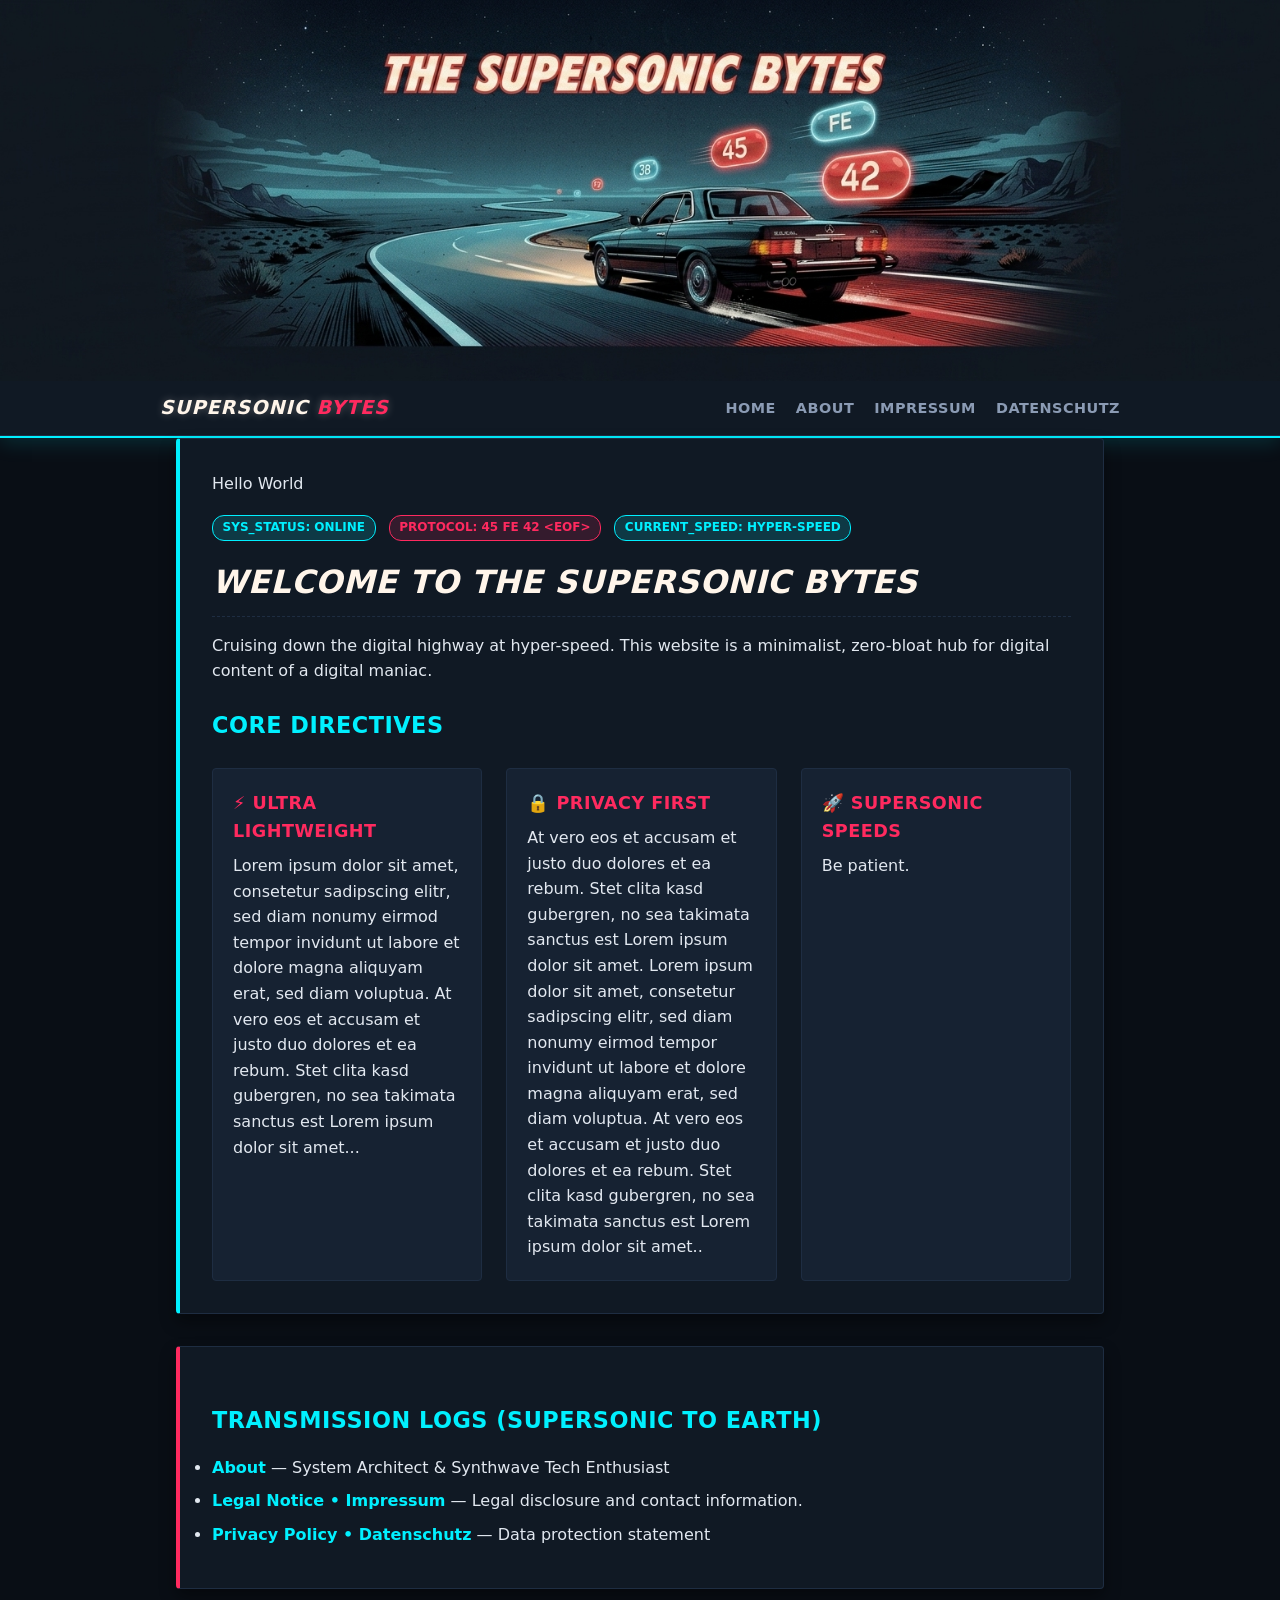
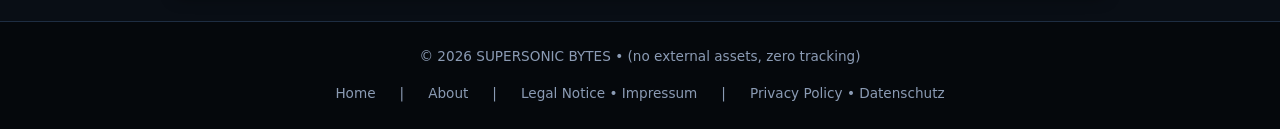
==== docs/index.html @ 2ddf8234 "moved output to 'docs' instead of 'www'" ====
<!doctype html><html lang=en><head><meta charset=UTF-8><meta content="width=device-width,initial-scale=1.0" name=viewport><title>SUPERSONIC BYTES</title><meta content="The digital highway at hyper-speed" name=description><link href=https://supersonic-bytes.github.io/homepage/style.css rel=stylesheet><body><header><div class=banner-container><img alt="The Supersonic Bytes Banner" class=banner-img height=464 src=https://supersonic-bytes.github.io/homepage/banner.jpg width=2320></div><nav><div class="container nav-inner"><a class=brand href=https://supersonic-bytes.github.io/homepage/>SUPERSONIC <span>BYTES</span></a><ul class=nav-links><li><a href=https://supersonic-bytes.github.io/homepage/>Home</a><li><a href=https://supersonic-bytes.github.io/homepage/about/>About</a><li><a href=https://supersonic-bytes.github.io/homepage/legal/>Impressum</a><li><a href=https://supersonic-bytes.github.io/homepage/privacy/>Datenschutz</a></ul></div></nav></header><main class=container><section class=card><p>Hello World<p><span class="tag tag-cyan">SYS_STATUS: ONLINE</span> <span class="tag tag-red">PROTOCOL: 45 FE 42 &lt;EOF></span> <span class="tag tag-cyan">CURRENT_SPEED: HYPER-SPEED</span><h1 style=margin-top:.8rem>Welcome to The Supersonic Bytes</h1><p>Cruising down the digital highway at hyper-speed. This website is a minimalist, zero-bloat hub for digital content of a digital maniac.<h2>Core Directives</h2><div class=grid><div class=grid-item><h3>⚡ Ultra Lightweight</h3><p>Lorem ipsum dolor sit amet, consetetur sadipscing elitr, sed diam nonumy eirmod tempor invidunt ut labore et dolore magna aliquyam erat, sed diam voluptua. At vero eos et accusam et justo duo dolores et ea rebum. Stet clita kasd gubergren, no sea takimata sanctus est Lorem ipsum dolor sit amet...</div><div class=grid-item><h3>🔒 Privacy First</h3><p>At vero eos et accusam et justo duo dolores et ea rebum. Stet clita kasd gubergren, no sea takimata sanctus est Lorem ipsum dolor sit amet. Lorem ipsum dolor sit amet, consetetur sadipscing elitr, sed diam nonumy eirmod tempor invidunt ut labore et dolore magna aliquyam erat, sed diam voluptua. At vero eos et accusam et justo duo dolores et ea rebum. Stet clita kasd gubergren, no sea takimata sanctus est Lorem ipsum dolor sit amet..</div><div class=grid-item><h3>🚀 Supersonic Speeds</h3><p>Be patient.</div></div></section><section class="card card-red"><h2>Transmission Logs (supersonic to earth)</h2><ul><li style=margin-bottom:.5rem><a href=https://supersonic-bytes.github.io/homepage/about/><strong>About</strong></a> — System Architect & Synthwave Tech Enthusiast<li style=margin-bottom:.5rem><a href=https://supersonic-bytes.github.io/homepage/legal/><strong>Legal Notice • Impressum</strong></a> — Legal disclosure and contact information.<li style=margin-bottom:.5rem><a href=https://supersonic-bytes.github.io/homepage/privacy/><strong>Privacy Policy • Datenschutz</strong></a> — Data protection statement</ul></section></main><footer><div class=container><p>© 2026 SUPERSONIC BYTES • (no external assets, zero tracking)<div class=footer-links><a href=https://supersonic-bytes.github.io/homepage/>Home</a> | <a href=https://supersonic-bytes.github.io/homepage/about/>About</a> | <a href=https://supersonic-bytes.github.io/homepage/legal/>Legal Notice • Impressum</a> | <a href=https://supersonic-bytes.github.io/homepage/privacy/>Privacy Policy • Datenschutz</a></div></div></footer>
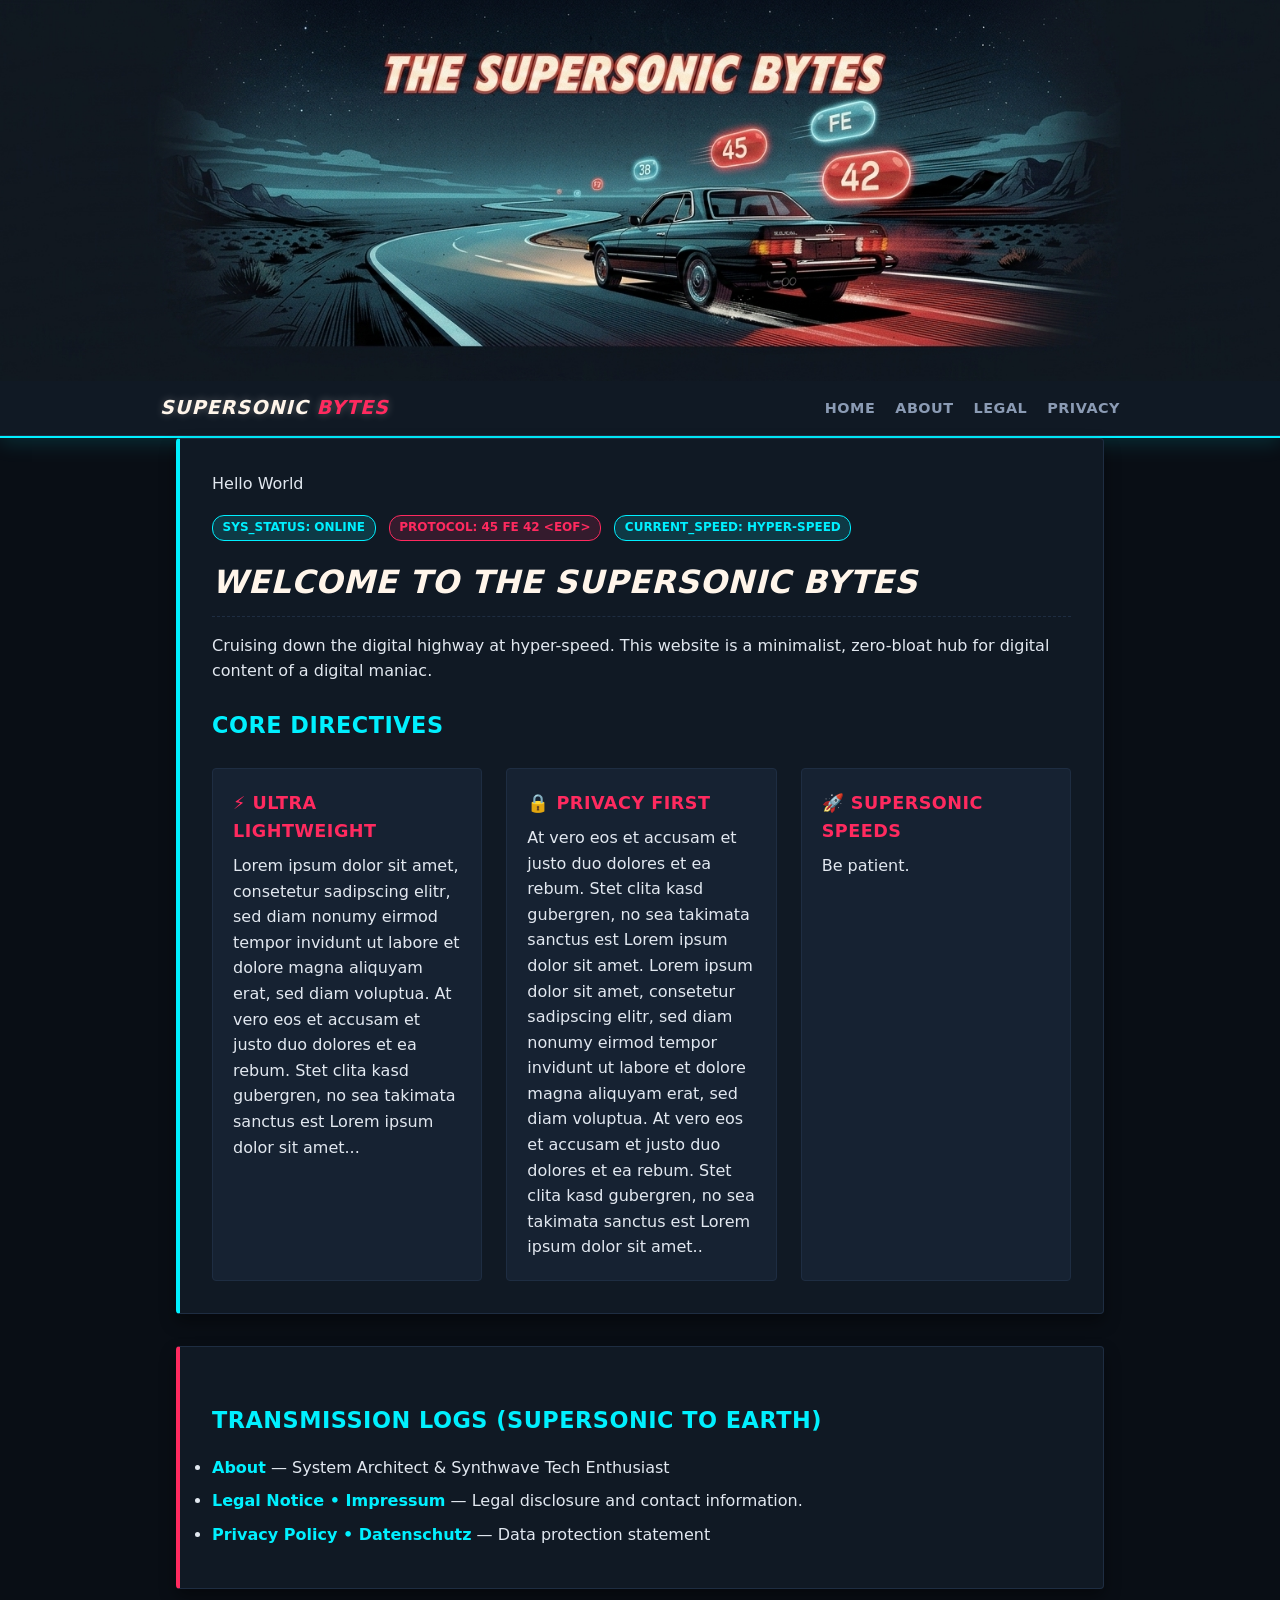
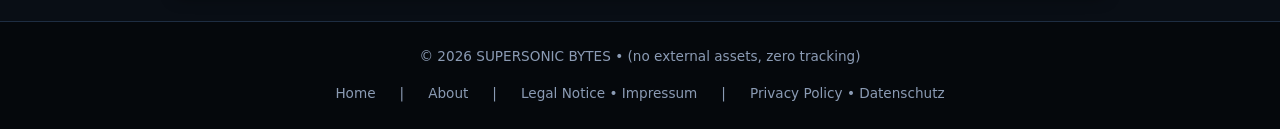
==== commit 913bdd68: "minor change:  German to English" ====
--- a/docs/index.html
+++ b/docs/index.html
@@ -1 +1 @@
-<!doctype html><html lang=en><head><meta charset=UTF-8><meta content="width=device-width,initial-scale=1.0" name=viewport><title>SUPERSONIC BYTES</title><meta content="The digital highway at hyper-speed" name=description><link href=https://supersonic-bytes.github.io/homepage/style.css rel=stylesheet><body><header><div class=banner-container><img alt="The Supersonic Bytes Banner" class=banner-img height=464 src=https://supersonic-bytes.github.io/homepage/banner.jpg width=2320></div><nav><div class="container nav-inner"><a class=brand href=https://supersonic-bytes.github.io/homepage/>SUPERSONIC <span>BYTES</span></a><ul class=nav-links><li><a href=https://supersonic-bytes.github.io/homepage/>Home</a><li><a href=https://supersonic-bytes.github.io/homepage/about/>About</a><li><a href=https://supersonic-bytes.github.io/homepage/legal/>Impressum</a><li><a href=https://supersonic-bytes.github.io/homepage/privacy/>Datenschutz</a></ul></div></nav></header><main class=container><section class=card><p>Hello World<p><span class="tag tag-cyan">SYS_STATUS: ONLINE</span> <span class="tag tag-red">PROTOCOL: 45 FE 42 &lt;EOF></span> <span class="tag tag-cyan">CURRENT_SPEED: HYPER-SPEED</span><h1 style=margin-top:.8rem>Welcome to The Supersonic Bytes</h1><p>Cruising down the digital highway at hyper-speed. This website is a minimalist, zero-bloat hub for digital content of a digital maniac.<h2>Core Directives</h2><div class=grid><div class=grid-item><h3>⚡ Ultra Lightweight</h3><p>Lorem ipsum dolor sit amet, consetetur sadipscing elitr, sed diam nonumy eirmod tempor invidunt ut labore et dolore magna aliquyam erat, sed diam voluptua. At vero eos et accusam et justo duo dolores et ea rebum. Stet clita kasd gubergren, no sea takimata sanctus est Lorem ipsum dolor sit amet...</div><div class=grid-item><h3>🔒 Privacy First</h3><p>At vero eos et accusam et justo duo dolores et ea rebum. Stet clita kasd gubergren, no sea takimata sanctus est Lorem ipsum dolor sit amet. Lorem ipsum dolor sit amet, consetetur sadipscing elitr, sed diam nonumy eirmod tempor invidunt ut labore et dolore magna aliquyam erat, sed diam voluptua. At vero eos et accusam et justo duo dolores et ea rebum. Stet clita kasd gubergren, no sea takimata sanctus est Lorem ipsum dolor sit amet..</div><div class=grid-item><h3>🚀 Supersonic Speeds</h3><p>Be patient.</div></div></section><section class="card card-red"><h2>Transmission Logs (supersonic to earth)</h2><ul><li style=margin-bottom:.5rem><a href=https://supersonic-bytes.github.io/homepage/about/><strong>About</strong></a> — System Architect & Synthwave Tech Enthusiast<li style=margin-bottom:.5rem><a href=https://supersonic-bytes.github.io/homepage/legal/><strong>Legal Notice • Impressum</strong></a> — Legal disclosure and contact information.<li style=margin-bottom:.5rem><a href=https://supersonic-bytes.github.io/homepage/privacy/><strong>Privacy Policy • Datenschutz</strong></a> — Data protection statement</ul></section></main><footer><div class=container><p>© 2026 SUPERSONIC BYTES • (no external assets, zero tracking)<div class=footer-links><a href=https://supersonic-bytes.github.io/homepage/>Home</a> | <a href=https://supersonic-bytes.github.io/homepage/about/>About</a> | <a href=https://supersonic-bytes.github.io/homepage/legal/>Legal Notice • Impressum</a> | <a href=https://supersonic-bytes.github.io/homepage/privacy/>Privacy Policy • Datenschutz</a></div></div></footer>+<!doctype html><html lang=en><head><meta charset=UTF-8><meta content="width=device-width,initial-scale=1.0" name=viewport><title>SUPERSONIC BYTES</title><meta content="The digital highway at hyper-speed" name=description><link href=https://supersonic-bytes.github.io/homepage/style.css rel=stylesheet><body><header><div class=banner-container><img alt="The Supersonic Bytes Banner" class=banner-img height=464 src=https://supersonic-bytes.github.io/homepage/banner.jpg width=2320></div><nav><div class="container nav-inner"><a class=brand href=https://supersonic-bytes.github.io/homepage/>SUPERSONIC <span>BYTES</span></a><ul class=nav-links><li><a href=https://supersonic-bytes.github.io/homepage/>Home</a><li><a href=https://supersonic-bytes.github.io/homepage/about/>About</a><li><a href=https://supersonic-bytes.github.io/homepage/legal/>Legal</a><li><a href=https://supersonic-bytes.github.io/homepage/privacy/>Privacy</a></ul></div></nav></header><main class=container><section class=card><p>Hello World<p><span class="tag tag-cyan">SYS_STATUS: ONLINE</span> <span class="tag tag-red">PROTOCOL: 45 FE 42 &lt;EOF></span> <span class="tag tag-cyan">CURRENT_SPEED: HYPER-SPEED</span><h1 style=margin-top:.8rem>Welcome to The Supersonic Bytes</h1><p>Cruising down the digital highway at hyper-speed. This website is a minimalist, zero-bloat hub for digital content of a digital maniac.<h2>Core Directives</h2><div class=grid><div class=grid-item><h3>⚡ Ultra Lightweight</h3><p>Lorem ipsum dolor sit amet, consetetur sadipscing elitr, sed diam nonumy eirmod tempor invidunt ut labore et dolore magna aliquyam erat, sed diam voluptua. At vero eos et accusam et justo duo dolores et ea rebum. Stet clita kasd gubergren, no sea takimata sanctus est Lorem ipsum dolor sit amet...</div><div class=grid-item><h3>🔒 Privacy First</h3><p>At vero eos et accusam et justo duo dolores et ea rebum. Stet clita kasd gubergren, no sea takimata sanctus est Lorem ipsum dolor sit amet. Lorem ipsum dolor sit amet, consetetur sadipscing elitr, sed diam nonumy eirmod tempor invidunt ut labore et dolore magna aliquyam erat, sed diam voluptua. At vero eos et accusam et justo duo dolores et ea rebum. Stet clita kasd gubergren, no sea takimata sanctus est Lorem ipsum dolor sit amet..</div><div class=grid-item><h3>🚀 Supersonic Speeds</h3><p>Be patient.</div></div></section><section class="card card-red"><h2>Transmission Logs (supersonic to earth)</h2><ul><li style=margin-bottom:.5rem><a href=https://supersonic-bytes.github.io/homepage/about/><strong>About</strong></a> — System Architect & Synthwave Tech Enthusiast<li style=margin-bottom:.5rem><a href=https://supersonic-bytes.github.io/homepage/legal/><strong>Legal Notice • Impressum</strong></a> — Legal disclosure and contact information.<li style=margin-bottom:.5rem><a href=https://supersonic-bytes.github.io/homepage/privacy/><strong>Privacy Policy • Datenschutz</strong></a> — Data protection statement</ul></section></main><footer><div class=container><p>© 2026 SUPERSONIC BYTES • (no external assets, zero tracking)<div class=footer-links><a href=https://supersonic-bytes.github.io/homepage/>Home</a> | <a href=https://supersonic-bytes.github.io/homepage/about/>About</a> | <a href=https://supersonic-bytes.github.io/homepage/legal/>Legal Notice • Impressum</a> | <a href=https://supersonic-bytes.github.io/homepage/privacy/>Privacy Policy • Datenschutz</a></div></div></footer>
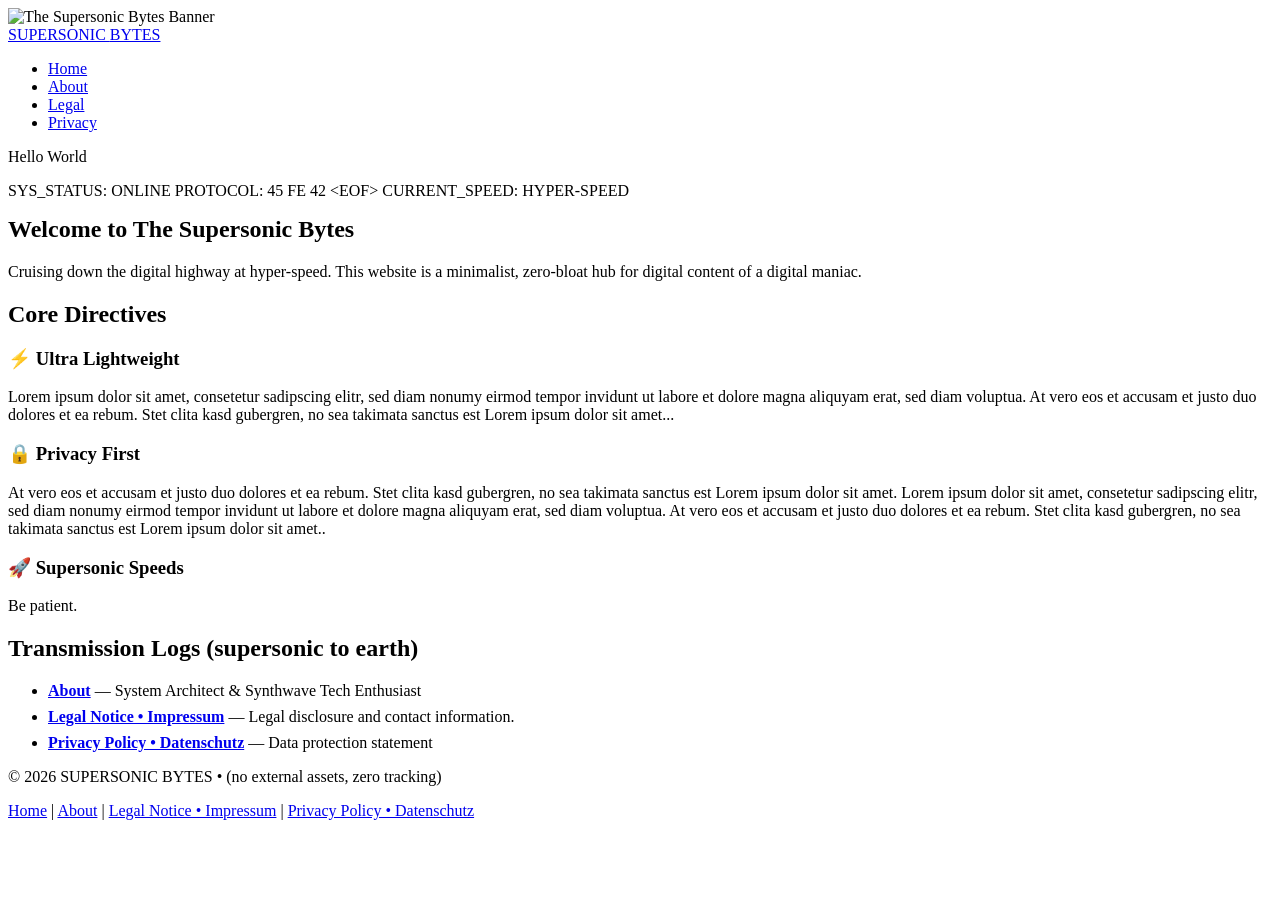
==== commit ed51da9b: "changed base URL to https://supersonic-bytes.com/" ====
--- a/docs/index.html
+++ b/docs/index.html
@@ -1 +1 @@
-<!doctype html><html lang=en><head><meta charset=UTF-8><meta content="width=device-width,initial-scale=1.0" name=viewport><title>SUPERSONIC BYTES</title><meta content="The digital highway at hyper-speed" name=description><link href=https://supersonic-bytes.github.io/homepage/style.css rel=stylesheet><body><header><div class=banner-container><img alt="The Supersonic Bytes Banner" class=banner-img height=464 src=https://supersonic-bytes.github.io/homepage/banner.jpg width=2320></div><nav><div class="container nav-inner"><a class=brand href=https://supersonic-bytes.github.io/homepage/>SUPERSONIC <span>BYTES</span></a><ul class=nav-links><li><a href=https://supersonic-bytes.github.io/homepage/>Home</a><li><a href=https://supersonic-bytes.github.io/homepage/about/>About</a><li><a href=https://supersonic-bytes.github.io/homepage/legal/>Legal</a><li><a href=https://supersonic-bytes.github.io/homepage/privacy/>Privacy</a></ul></div></nav></header><main class=container><section class=card><p>Hello World<p><span class="tag tag-cyan">SYS_STATUS: ONLINE</span> <span class="tag tag-red">PROTOCOL: 45 FE 42 &lt;EOF></span> <span class="tag tag-cyan">CURRENT_SPEED: HYPER-SPEED</span><h1 style=margin-top:.8rem>Welcome to The Supersonic Bytes</h1><p>Cruising down the digital highway at hyper-speed. This website is a minimalist, zero-bloat hub for digital content of a digital maniac.<h2>Core Directives</h2><div class=grid><div class=grid-item><h3>⚡ Ultra Lightweight</h3><p>Lorem ipsum dolor sit amet, consetetur sadipscing elitr, sed diam nonumy eirmod tempor invidunt ut labore et dolore magna aliquyam erat, sed diam voluptua. At vero eos et accusam et justo duo dolores et ea rebum. Stet clita kasd gubergren, no sea takimata sanctus est Lorem ipsum dolor sit amet...</div><div class=grid-item><h3>🔒 Privacy First</h3><p>At vero eos et accusam et justo duo dolores et ea rebum. Stet clita kasd gubergren, no sea takimata sanctus est Lorem ipsum dolor sit amet. Lorem ipsum dolor sit amet, consetetur sadipscing elitr, sed diam nonumy eirmod tempor invidunt ut labore et dolore magna aliquyam erat, sed diam voluptua. At vero eos et accusam et justo duo dolores et ea rebum. Stet clita kasd gubergren, no sea takimata sanctus est Lorem ipsum dolor sit amet..</div><div class=grid-item><h3>🚀 Supersonic Speeds</h3><p>Be patient.</div></div></section><section class="card card-red"><h2>Transmission Logs (supersonic to earth)</h2><ul><li style=margin-bottom:.5rem><a href=https://supersonic-bytes.github.io/homepage/about/><strong>About</strong></a> — System Architect & Synthwave Tech Enthusiast<li style=margin-bottom:.5rem><a href=https://supersonic-bytes.github.io/homepage/legal/><strong>Legal Notice • Impressum</strong></a> — Legal disclosure and contact information.<li style=margin-bottom:.5rem><a href=https://supersonic-bytes.github.io/homepage/privacy/><strong>Privacy Policy • Datenschutz</strong></a> — Data protection statement</ul></section></main><footer><div class=container><p>© 2026 SUPERSONIC BYTES • (no external assets, zero tracking)<div class=footer-links><a href=https://supersonic-bytes.github.io/homepage/>Home</a> | <a href=https://supersonic-bytes.github.io/homepage/about/>About</a> | <a href=https://supersonic-bytes.github.io/homepage/legal/>Legal Notice • Impressum</a> | <a href=https://supersonic-bytes.github.io/homepage/privacy/>Privacy Policy • Datenschutz</a></div></div></footer>+<!doctype html><html lang=en><head><meta charset=UTF-8><meta content="width=device-width,initial-scale=1.0" name=viewport><title>SUPERSONIC BYTES</title><meta content="The digital highway at hyper-speed" name=description><link href=https://supersonic-bytes.com/style.css rel=stylesheet><body><header><div class=banner-container><img alt="The Supersonic Bytes Banner" class=banner-img height=464 src=https://supersonic-bytes.com/banner.jpg width=2320></div><nav><div class="container nav-inner"><a class=brand href=https://supersonic-bytes.com/>SUPERSONIC <span>BYTES</span></a><ul class=nav-links><li><a href=https://supersonic-bytes.com/>Home</a><li><a href=https://supersonic-bytes.com/about/>About</a><li><a href=https://supersonic-bytes.com/legal/>Legal</a><li><a href=https://supersonic-bytes.com/privacy/>Privacy</a></ul></div></nav></header><main class=container><section class=card><p>Hello World<p><span class="tag tag-cyan">SYS_STATUS: ONLINE</span> <span class="tag tag-red">PROTOCOL: 45 FE 42 &lt;EOF></span> <span class="tag tag-cyan">CURRENT_SPEED: HYPER-SPEED</span><h1 style=margin-top:.8rem>Welcome to The Supersonic Bytes</h1><p>Cruising down the digital highway at hyper-speed. This website is a minimalist, zero-bloat hub for digital content of a digital maniac.<h2>Core Directives</h2><div class=grid><div class=grid-item><h3>⚡ Ultra Lightweight</h3><p>Lorem ipsum dolor sit amet, consetetur sadipscing elitr, sed diam nonumy eirmod tempor invidunt ut labore et dolore magna aliquyam erat, sed diam voluptua. At vero eos et accusam et justo duo dolores et ea rebum. Stet clita kasd gubergren, no sea takimata sanctus est Lorem ipsum dolor sit amet...</div><div class=grid-item><h3>🔒 Privacy First</h3><p>At vero eos et accusam et justo duo dolores et ea rebum. Stet clita kasd gubergren, no sea takimata sanctus est Lorem ipsum dolor sit amet. Lorem ipsum dolor sit amet, consetetur sadipscing elitr, sed diam nonumy eirmod tempor invidunt ut labore et dolore magna aliquyam erat, sed diam voluptua. At vero eos et accusam et justo duo dolores et ea rebum. Stet clita kasd gubergren, no sea takimata sanctus est Lorem ipsum dolor sit amet..</div><div class=grid-item><h3>🚀 Supersonic Speeds</h3><p>Be patient.</div></div></section><section class="card card-red"><h2>Transmission Logs (supersonic to earth)</h2><ul><li style=margin-bottom:.5rem><a href=https://supersonic-bytes.com/about/><strong>About</strong></a> — System Architect & Synthwave Tech Enthusiast<li style=margin-bottom:.5rem><a href=https://supersonic-bytes.com/legal/><strong>Legal Notice • Impressum</strong></a> — Legal disclosure and contact information.<li style=margin-bottom:.5rem><a href=https://supersonic-bytes.com/privacy/><strong>Privacy Policy • Datenschutz</strong></a> — Data protection statement</ul></section></main><footer><div class=container><p>© 2026 SUPERSONIC BYTES • (no external assets, zero tracking)<div class=footer-links><a href=https://supersonic-bytes.com/>Home</a> | <a href=https://supersonic-bytes.com/about/>About</a> | <a href=https://supersonic-bytes.com/legal/>Legal Notice • Impressum</a> | <a href=https://supersonic-bytes.com/privacy/>Privacy Policy • Datenschutz</a></div></div></footer>
